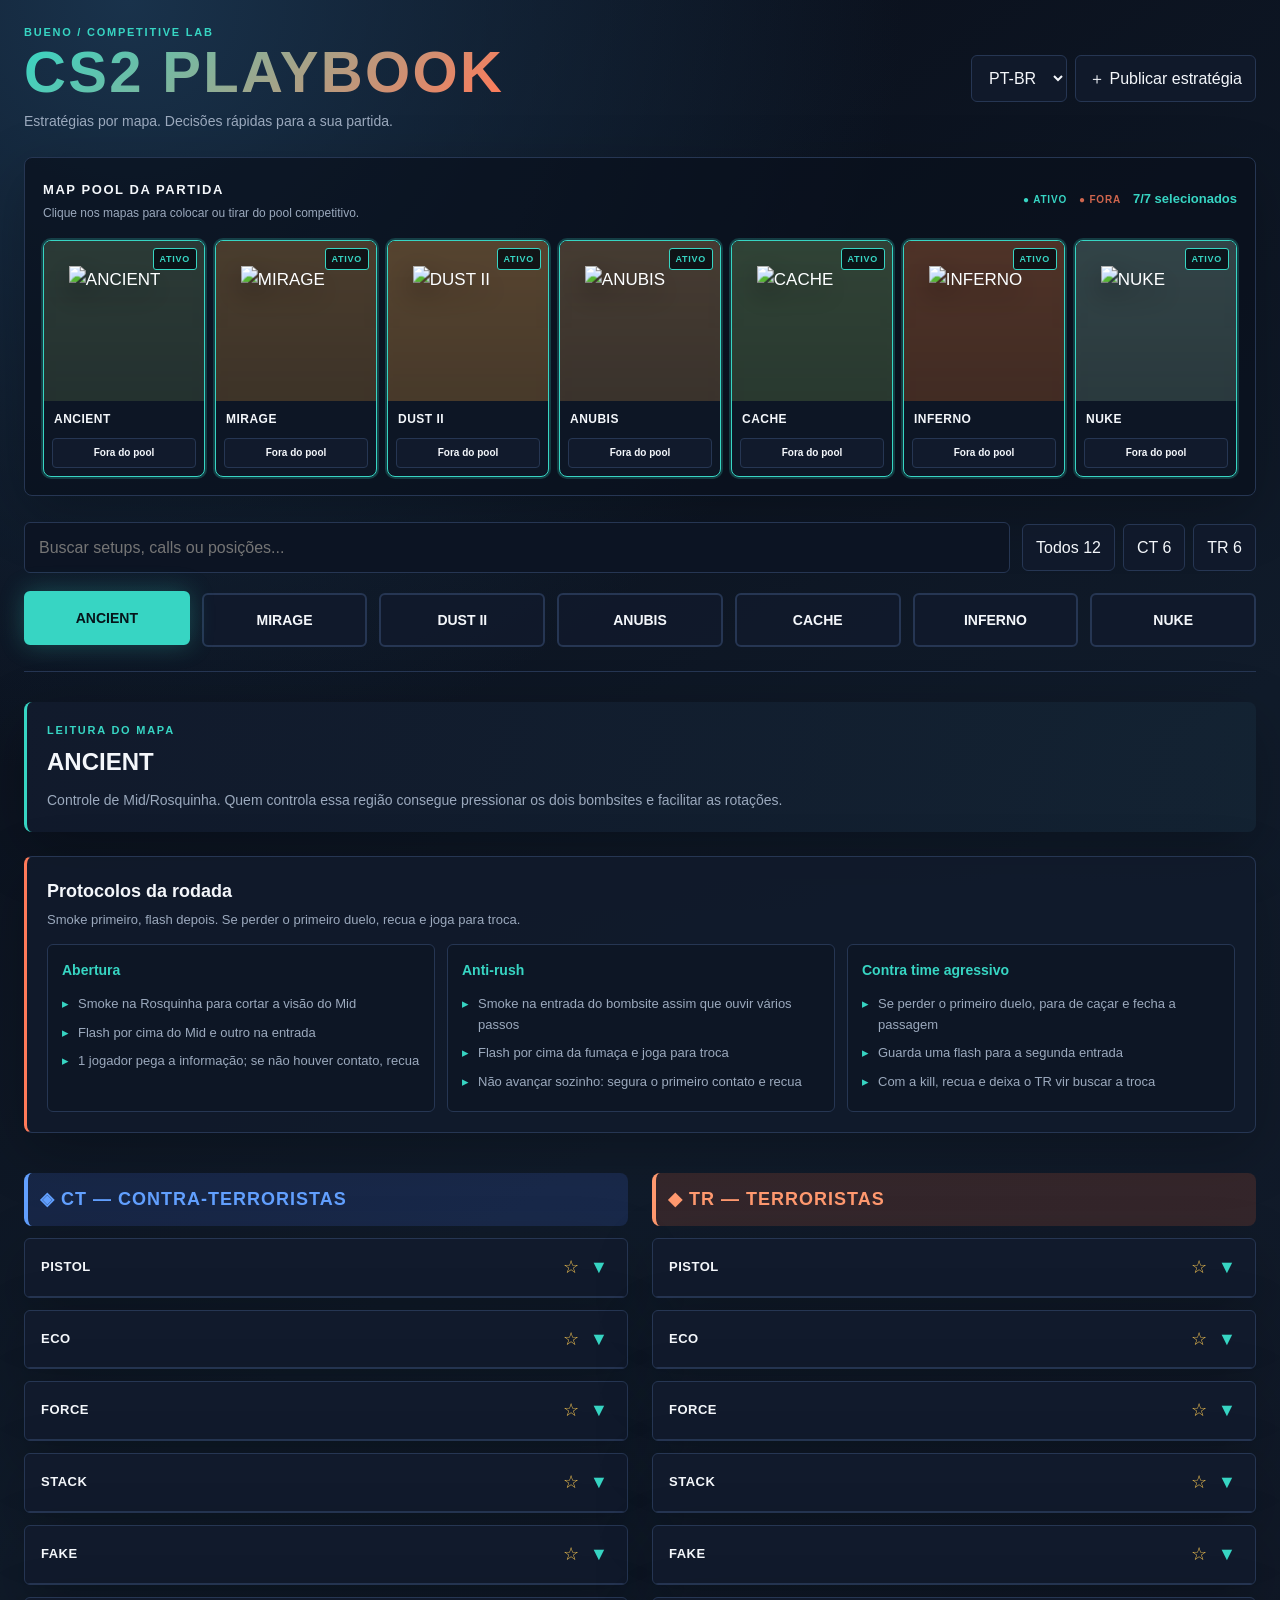
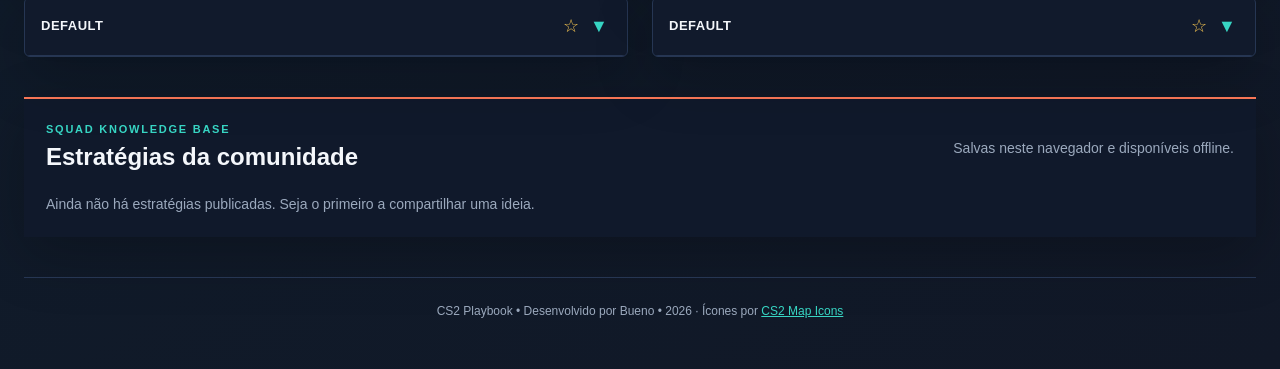
==== index.html @ 2db1efdd "Corrigir controles e estabilidade do carrossel" ====
<!DOCTYPE html>
<html lang="pt-BR">
<head>
    <meta charset="UTF-8">
    <meta name="viewport" content="width=device-width, initial-scale=1.0">
    <title>CS2 Playbook</title>
    <style>
        * {
            margin: 0;
            padding: 0;
            box-sizing: border-box;
        }

        :root {
            --bg-dark: #0a0e27;
            --bg-card: #151b35;
            --border-color: #1e2847;
            --accent-blue: #00d4ff;
            --accent-red: #ff3355;
            --text-primary: #e0e0e0;
            --text-secondary: #a0a0a0;
            --ct-color: #4a7bff;
            --tr-color: #ff6b35;
        }

        body {
            font-family: -apple-system, BlinkMacSystemFont, 'Segoe UI', Roboto, Oxygen, Ubuntu, Cantarell, sans-serif;
            background: var(--bg-dark);
            color: var(--text-primary);
            line-height: 1.6;
            min-height: 100vh;
        }

        .container {
            max-width: 1400px;
            margin: 0 auto;
            padding: 24px;
        }

        header {
            margin-bottom: 40px;
            border-bottom: 2px solid var(--border-color);
            padding-bottom: 24px;
        }

        h1 {
            font-size: 32px;
            font-weight: 700;
            margin-bottom: 8px;
            background: linear-gradient(135deg, var(--accent-blue), var(--accent-red));
            -webkit-background-clip: text;
            -webkit-text-fill-color: transparent;
            background-clip: text;
        }

        .subtitle {
            color: var(--text-secondary);
            font-size: 14px;
        }

        .map-selector {
            display: grid;
            grid-template-columns: repeat(auto-fit, minmax(120px, 1fr));
            gap: 12px;
            margin-top: 20px;
        }

        .map-btn {
            padding: 12px 16px;
            background: var(--bg-card);
            border: 2px solid var(--border-color);
            color: var(--text-primary);
            border-radius: 8px;
            cursor: pointer;
            font-size: 14px;
            font-weight: 600;
            transition: all 0.3s ease;
        }

        .map-btn:hover {
            border-color: var(--accent-blue);
            transform: translateY(-2px);
        }

        .map-btn.active {
            background: var(--accent-blue);
            border-color: var(--accent-blue);
            color: var(--bg-dark);
            box-shadow: 0 0 20px rgba(0, 212, 255, 0.3);
        }

        .map-header {
            background: var(--bg-card);
            padding: 20px;
            border-radius: 12px;
            margin-bottom: 24px;
            border-left: 4px solid var(--accent-blue);
        }

        .map-name {
            font-size: 24px;
            font-weight: 700;
            margin-bottom: 8px;
        }

        .map-info {
            color: var(--text-secondary);
            font-size: 14px;
            line-height: 1.6;
        }

        .strategies-container {
            display: grid;
            grid-template-columns: 1fr 1fr;
            gap: 24px;
            margin-bottom: 40px;
        }

        @media (max-width: 1024px) {
            .strategies-container {
                grid-template-columns: 1fr;
            }
        }

        .side-strategies {
            display: flex;
            flex-direction: column;
            gap: 12px;
        }

        .side-header {
            font-size: 18px;
            font-weight: 700;
            padding: 12px;
            border-radius: 8px;
            text-transform: uppercase;
            letter-spacing: 1px;
            display: flex;
            align-items: center;
            gap: 8px;
        }

        .ct-header {
            background: rgba(74, 123, 255, 0.15);
            color: var(--ct-color);
            border-left: 4px solid var(--ct-color);
        }

        .tr-header {
            background: rgba(255, 107, 53, 0.15);
            color: var(--tr-color);
            border-left: 4px solid var(--tr-color);
        }

        .strategy-card {
            background: var(--bg-card);
            border: 1px solid var(--border-color);
            border-radius: 8px;
            overflow: hidden;
            transition: all 0.3s ease;
        }

        .strategy-card:hover {
            border-color: var(--accent-blue);
            transform: translateY(-2px);
        }

        .strategy-header {
            padding: 12px 16px;
            border-bottom: 1px solid var(--border-color);
            display: flex;
            justify-content: space-between;
            align-items: center;
            cursor: pointer;
            user-select: none;
        }

        .strategy-header:hover {
            background: rgba(0, 212, 255, 0.05);
        }

        .strategy-type {
            font-weight: 700;
            font-size: 13px;
            text-transform: uppercase;
            letter-spacing: 0.5px;
        }

        .strategy-toggle {
            width: 24px;
            height: 24px;
            display: flex;
            align-items: center;
            justify-content: center;
            font-size: 18px;
            color: var(--accent-blue);
            transition: transform 0.3s ease;
        }

        .strategy-toggle.open {
            transform: rotate(180deg);
        }

        .strategy-content {
            max-height: 0;
            overflow: hidden;
            transition: max-height 0.3s ease;
            padding: 0 16px;
        }

        .strategy-content.open {
            max-height: 1000px;
            padding: 16px;
        }

        .strategy-section {
            margin-bottom: 12px;
        }

        .section-title {
            font-size: 12px;
            text-transform: uppercase;
            letter-spacing: 0.5px;
            color: var(--accent-blue);
            margin-bottom: 6px;
            font-weight: 700;
        }

        .section-content {
            font-size: 13px;
            color: var(--text-secondary);
            line-height: 1.5;
            margin-left: 12px;
        }

        .setup-box {
            background: rgba(0, 212, 255, 0.05);
            padding: 8px 12px;
            border-left: 2px solid var(--accent-blue);
            border-radius: 4px;
            font-size: 13px;
            font-weight: 600;
            color: var(--text-primary);
            margin: 8px 0;
        }

        .call-box {
            background: rgba(255, 51, 85, 0.05);
            padding: 8px 12px;
            border-left: 2px solid var(--accent-red);
            border-radius: 4px;
            font-size: 13px;
            font-weight: 600;
            color: var(--text-primary);
            margin: 8px 0;
        }

        .bullet-list {
            list-style: none;
            padding-left: 0;
        }

        .bullet-list li {
            padding: 4px 0;
            padding-left: 16px;
            position: relative;
            font-size: 13px;
            color: var(--text-secondary);
        }

        .bullet-list li:before {
            content: "▸";
            position: absolute;
            left: 0;
            color: var(--accent-blue);
        }

        .empty-state {
            text-align: center;
            padding: 60px 20px;
            color: var(--text-secondary);
        }

        .empty-state-icon {
            font-size: 48px;
            margin-bottom: 16px;
            opacity: 0.5;
        }

        .footer {
            text-align: center;
            padding: 24px;
            border-top: 2px solid var(--border-color);
            color: var(--text-secondary);
            font-size: 12px;
            margin-top: 40px;
        }

        :root {
            --bg-dark: #090d1a;
            --bg-card: #111a2c;
            --border-color: #263653;
            --accent-blue: #37d5c3;
            --accent-red: #ff7a59;
            --text-primary: #f4f7fb;
            --text-secondary: #9ba9bd;
            --ct-color: #62a0ff;
            --tr-color: #ff996f;
            --shadow: 0 18px 60px rgba(0, 0, 0, .24);
        }

        body { font-family: "Trebuchet MS", "Segoe UI", sans-serif; background: radial-gradient(circle at 10% 0%, #19324b 0, transparent 34%), linear-gradient(145deg, #080c17, #101b2a 55%, #111827); }
        button, input, textarea, select { font: inherit; }
        button:focus-visible, input:focus-visible, textarea:focus-visible, select:focus-visible { outline: 2px solid var(--accent-blue); outline-offset: 3px; }
        .container { max-width: 1480px; }
        header { border-bottom: 1px solid var(--border-color); }
        h1 { font-size: clamp(32px, 5vw, 58px); letter-spacing: .04em; text-transform: uppercase; }
        .subtitle { max-width: 700px; }
        .topbar, .toolbar, .community-head { display: flex; gap: 12px; align-items: center; justify-content: space-between; flex-wrap: wrap; }
        .topbar { margin-bottom: 24px; }
        .eyebrow { color: var(--accent-blue); font-size: 11px; font-weight: 800; letter-spacing: .16em; text-transform: uppercase; }
        .controls { display: flex; gap: 8px; flex-wrap: wrap; }
        .control, .primary-btn { border: 1px solid var(--border-color); border-radius: 6px; padding: 10px 13px; background: rgba(17, 26, 44, .9); color: var(--text-primary); cursor: pointer; }
        .primary-btn { background: var(--accent-blue); color: #06151a; border-color: var(--accent-blue); font-weight: 800; }
        .control:hover, .primary-btn:hover { transform: translateY(-1px); filter: brightness(1.08); }
        .toolbar { margin: 16px 0 20px; }
        .search { min-width: min(360px, 100%); flex: 1; padding: 12px 14px; border: 1px solid var(--border-color); border-radius: 6px; background: #0c1423; color: var(--text-primary); }
        .map-selector { grid-template-columns: repeat(auto-fit, minmax(130px, 1fr)); }
        .map-btn { border-radius: 6px; background: rgba(17, 26, 44, .8); }
        .map-btn.active { background: var(--accent-blue); box-shadow: 0 0 24px rgba(55, 213, 195, .28); }
        .map-header, .strategy-card, .community-panel { box-shadow: var(--shadow); }
        .map-header { border-left-width: 3px; background: linear-gradient(100deg, rgba(17, 26, 44, .98), rgba(20, 37, 53, .75)); }
        .strategy-card { border-radius: 6px; }
        .strategy-header { padding: 14px 16px; }
        .strategy-card.favorite { border-color: #f5c451; }
        .strategy-card.hidden { display: none; }
        .strategy-meta { display: flex; align-items: center; gap: 8px; }
        .favorite-btn { border: 0; background: transparent; color: #f5c451; cursor: pointer; font-size: 18px; }
        .community-panel { margin-top: 26px; padding: 22px; border-top: 2px solid var(--accent-red); background: rgba(17, 26, 44, .88); }
        .community-list { display: grid; grid-template-columns: repeat(auto-fit, minmax(260px, 1fr)); gap: 12px; margin-top: 16px; }
        .community-card { padding: 15px; border: 1px solid var(--border-color); border-radius: 6px; background: #0d1625; }
        .community-card h3 { color: var(--accent-blue); margin-bottom: 6px; }
        .community-card p { color: var(--text-secondary); font-size: 13px; white-space: pre-wrap; }
        .modal { position: fixed; inset: 0; display: none; place-items: center; padding: 20px; background: rgba(3, 7, 14, .78); z-index: 4; }
        .modal.open { display: grid; }
        .modal-box { width: min(580px, 100%); padding: 24px; border: 1px solid var(--border-color); border-radius: 8px; background: #111a2c; box-shadow: var(--shadow); }
        .form-grid { display: grid; gap: 12px; margin: 18px 0; }
        .form-grid label { display: grid; gap: 6px; color: var(--text-secondary); font-size: 12px; font-weight: 700; text-transform: uppercase; }
        .form-grid input, .form-grid textarea, .form-grid select { width: 100%; padding: 11px; border: 1px solid var(--border-color); border-radius: 5px; background: #0b1321; color: var(--text-primary); }
        .form-grid textarea { min-height: 110px; resize: vertical; }
        .modal-actions { display: flex; justify-content: flex-end; gap: 8px; }
        @media (max-width: 600px) { .container { padding: 16px; } .map-selector { grid-template-columns: repeat(2, 1fr); } .topbar { align-items: flex-start; } }
    </style>
    <link rel="stylesheet" href="style.css?v=mobile-carousel-2">
</head>
<body>
    <div class="container">
        <header>
            <div class="topbar">
                <div>
                    <div class="eyebrow">Bueno / Competitive Lab</div>
                    <h1>CS2 Playbook</h1>
                    <p class="subtitle" id="subtitle">Estratégias por mapa. Decisões rápidas para a sua partida.</p>
                </div>
                <div class="controls">
                    <select class="control" id="language" aria-label="Idioma">
                        <option value="pt">PT-BR</option>
                        <option value="es">ES</option>
                        <option value="en">EN</option>
                    </select>
                    <button class="control" id="communityButton" type="button">＋ <span id="communityLabel">Publicar estratégia</span></button>
                </div>
            </div>
            <section class="map-pool" aria-labelledby="poolTitle">
                <div class="pool-title">
                    <div><strong id="poolTitle">Map pool da partida</strong><span class="pool-hint" id="poolHint">Clique nos mapas para colocar ou tirar do pool competitivo.</span></div>
                    <div class="pool-status"><span class="status-key active-key">● <span id="activeLabel">ATIVO</span></span><span class="status-key out-key">● <span id="outLabel">FORA</span></span><span class="pool-count" id="poolCount">0/7 selecionados</span></div>
                </div>
                <div class="pool-carousel"><button class="pool-arrow prev" id="poolPrev" type="button" aria-label="Mapa anterior">‹</button><div class="pool-grid" id="poolGrid"></div><button class="pool-arrow next" id="poolNext" type="button" aria-label="Próximo mapa">›</button></div>
            </section>
            <div class="toolbar">
                <input class="search" id="search" type="search" placeholder="Buscar setups, calls ou posições..." aria-label="Buscar estratégias">
                <div class="controls">
                    <button class="control filter active" data-side="all" type="button">Todos <span class="filter-count">0</span></button>
                    <button class="control filter" data-side="ct" type="button">CT <span class="filter-count">0</span></button>
                    <button class="control filter" data-side="tr" type="button">TR <span class="filter-count">0</span></button>
                </div>
            </div>
            <div class="map-selector" id="mapSelector"></div>
        </header>

        <div id="content">
            <div class="empty-state">
                <div class="empty-state-icon">⌁</div>
                <p id="emptyText">Selecione um mapa para ver as estratégias</p>
            </div>
        </div>

        <section class="community-panel" aria-labelledby="communityTitle">
            <div class="community-head">
                <div><div class="eyebrow">Squad knowledge base</div><h2 id="communityTitle">Estratégias da comunidade</h2></div>
                <span class="subtitle" id="communityHint">Salvas neste navegador e disponíveis offline.</span>
            </div>
            <div class="community-list" id="communityList"></div>
        </section>

        <div class="footer">
            <p>CS2 Playbook • <span id="footerText">Desenvolvido por Bueno</span> • 2026 · Ícones por <a href="https://github.com/MurkyYT/cs2-map-icons" target="_blank" rel="noopener noreferrer">CS2 Map Icons</a></p>
        </div>
    </div>

    <div class="modal" id="communityModal" role="dialog" aria-modal="true" aria-labelledby="modalTitle">
        <div class="modal-box">
            <div class="community-head"><h2 id="modalTitle">Publicar estratégia</h2><button class="control" id="closeModal" type="button">×</button></div>
            <form id="communityForm" class="form-grid">
                <label>Nome da estratégia <input id="strategyName" required maxlength="60" placeholder="Ex.: Anti-rush B" /></label>
                <label>Mapa <select id="strategyMap" required></select></label>
                <label>Lado <select id="strategySide"><option value="ct">CT</option><option value="tr">TR</option></select></label>
                <label>Plano <textarea id="strategyPlan" required maxlength="500" placeholder="Setup, utilitárias, timing e condição de saída..."></textarea></label>
                <div class="modal-actions"><button class="control" id="cancelModal" type="button">Cancelar</button><button class="primary-btn" type="submit">Salvar no banco local</button></div>
            </form>
        </div>
    </div>

    <script>
        const playbook = {
            ancient: {
                name: 'ANCIENT',
                mainPoints: 'Controle de Mid/Donut. Quem controla essa região consegue pressionar os dois bombsites e facilitar as rotações.',
                ct: {
                    pistol: {
                        setup: '2 Mid/Donut + 1 A + 2 B',
                        points: [
                            '2 jogadores entram para pegar Mid rapidamente',
                            '1 A segura entrada/retake',
                            '2 B seguram Cave e entrada principal',
                            'Se ganhar Mid, um CT pode recuar para ajudar A ou B',
                            'Evitar avançar sozinho em Cave'
                        ],
                        call: '2 MID, 1 A, 2 B. Joga pela informação.'
                    },
                    eco: {
                        setup: 'Stack B/Cave',
                        points: [
                            '3 jogadores juntos em B/Cave',
                            '2 jogadores próximos de Donut',
                            'Procurar contato em curta distância',
                            'Se matar o primeiro TR, pegar a arma e recuar',
                            'Não tentar defender o bombsite aberto sozinho'
                        ],
                        variation: '4 jogadores escondidos em B + 1 Donut'
                    },
                    force: {
                        setup: 'Setup agressivo',
                        points: [
                            '3 jogadores pressionam Mid',
                            '2 jogadores seguram B',
                            'Usar SMG/shotgun onde possível',
                            'Procurar primeira kill e transformar em vantagem numérica'
                        ],
                        call: 'MID FORCE — pega primeiro contato e recua'
                    },
                    stack: {
                        setup: 'STACK B — 5 B',
                        points: [
                            '3 escondidos para primeiro contato',
                            '2 preparados para o segundo contato',
                            'Não revelar os 5 jogadores de uma vez',
                            'Se TR não vier B até ~0:45, 1 jogador sai para informação'
                        ]
                    },
                    fake: {
                        setup: 'Fake de B para A',
                        points: [
                            '3 jogadores fazem barulho/utility em B',
                            '2 ficam escondidos',
                            'Após contato, os jogadores de B recuam rapidamente para A',
                            'Objetivo é fazer os TR acreditarem que B está sendo atacado'
                        ]
                    },
                    default: {
                        setup: '2 Mid + 1 A + 2 B',
                        points: [
                            'Mid trabalha informação',
                            'A não entrega kill de graça',
                            'B segura Cave',
                            'Depois de identificar onde estão os CTs, juntar 3 jogadores e executar'
                        ],
                        executions: ['Mid → Donut → A', 'Mid → B', 'Cave → B']
                    }
                },
                tr: {
                    pistol: {
                        setup: '2 Mid + 2 Cave + 1 suporte',
                        points: [
                            'Entrar Mid com flashes',
                            'Depois do controle, juntar 4 jogadores para B',
                            '1 fica segurando rotação/CT'
                        ],
                        call: 'Pega MID, junta B'
                    },
                    eco: {
                        setup: 'Rush B/Cave',
                        points: [
                            '5 jogadores juntos',
                            'Objetivo é eliminar o primeiro CT e pegar arma',
                            'Se conseguir uma kill + arma, parar o rush e jogar o 5v4'
                        ]
                    },
                    force: {
                        setup: 'Fast Mid',
                        points: [
                            '3 Mid',
                            '2 Cave',
                            'Flash para tirar CT de posição',
                            'Procurar primeira kill',
                            'Se Mid abrir, split B'
                        ]
                    },
                    stack: {
                        setup: '5 B',
                        points: [
                            '3 Cave',
                            '2 Mid/entrada B',
                            'Flash inicial',
                            'Entrar todos juntos',
                            'Não separar depois da primeira kill'
                        ]
                    },
                    fake: {
                        setup: 'Fake B → A',
                        points: [
                            '3 jogadores fazem pressão em B',
                            '2 ficam Mid',
                            'Utilizar smoke/flash para simular execução',
                            'CTs devem começar a rotacionar',
                            'Mid entra Donut e A',
                            'Finalizar A com 3–4 jogadores'
                        ]
                    },
                    default: {
                        setup: '2 Mid + 1 A + 2 B',
                        points: [
                            'Mid é prioridade',
                            'Não gastar todas as granadas no início',
                            'Procurar pick',
                            'Depois de ganhar Mid, decidir entre as opções'
                        ],
                        executions: ['Donut → A', 'Mid → B', 'Cave → B']
                    }
                }
            },
            mirage: {
                name: 'MIRAGE',
                mainPoints: 'Mid é o coração do mapa. Window, Connector e Short permitem dividir A, enquanto Apps é a principal pressão sobre B. Mirage apresenta uma das maiores vantagens CT nos dados atuais.',
                ct: {
                    pistol: {
                        setup: '2 Mid + 1 A + 2 B',
                        points: [
                            '1 Window',
                            '1 Connector',
                            '1 A',
                            '2 B',
                            'Não entregar Mid',
                            'Se ganhar Mid, CT ganha informação dos dois lados'
                        ]
                    },
                    eco: {
                        setup: 'Stack B',
                        points: [
                            '4 B',
                            '1 Mid',
                            'Esperar Apps',
                            'Jogar para troca'
                        ]
                    },
                    force: {
                        setup: '3 Mid agressivos',
                        points: [
                            '3 Mid',
                            '1 A',
                            '1 B',
                            'Flash para pegar informação',
                            'Procurar primeiro pick'
                        ]
                    },
                    stack: {
                        setup: '5 B',
                        points: [
                            '3 escondidos B',
                            '2 Apps',
                            'Deixar TR entrar',
                            'Explodir todos juntos'
                        ]
                    },
                    fake: {
                        setup: 'Gamble A',
                        points: [
                            '4 A',
                            '1 B',
                            'Mostrar muita presença A',
                            'Se TR começar B, rotacionar'
                        ]
                    },
                    default: {
                        setup: '1 A + 2 Mid + 2 B',
                        points: [
                            'Window/Connector devem trabalhar informação',
                            'Não avançar sem necessidade',
                            'Guardar smoke para execução'
                        ]
                    }
                },
                tr: {
                    pistol: {
                        setup: '3 Mid + 2 Ramp',
                        points: [
                            'Tomar Mid',
                            '1 entra Connector',
                            '2 Cat',
                            'Ramp entra junto',
                            'Explodir A'
                        ],
                        call: 'Mid → A Split'
                    },
                    eco: {
                        setup: 'Rush B Apps',
                        points: [
                            '5 Apps',
                            'Flash',
                            'Entrar B',
                            'Procurar kill/plant',
                            'Se pegar arma, parar de correr'
                        ]
                    },
                    force: {
                        setup: 'Fast Mid',
                        points: [
                            '4 Mid',
                            '1 Underpass',
                            'Flash Window',
                            'Tomar Mid',
                            'Split A'
                        ]
                    },
                    stack: {
                        setup: '5 A Ramp',
                        points: [
                            'Todos Ramp',
                            'Flash',
                            'Entrada simultânea',
                            'Não parar na Ramp'
                        ]
                    },
                    fake: {
                        setup: 'Fake A → B',
                        points: [
                            '3 Ramp + Mid fazendo barulho',
                            'CTs devem rotacionar',
                            '2 jogadores permanecem Underpass/Apps',
                            'Voltar para B com 4–5'
                        ]
                    },
                    default: {
                        setup: '2 A Ramp + 2 Mid + 1 B Apps',
                        points: [
                            'Mid é prioridade',
                            'A controla Ramp',
                            'B mantém Apps'
                        ],
                        executions: ['Mid → A', 'Apps → B', 'Fake A → B']
                    }
                }
            },
            dust2: {
                name: 'DUST II',
                mainPoints: 'Long, Mid e Cat são as três áreas que mais definem as opções do TR. É um mapa em que AWP e duelos de longa distância têm bastante peso.',
                ct: {
                    pistol: {
                        setup: '1 Long + 2 Mid + 1 Cat + 1 B',
                        points: [
                            'Tem que brigar pela Varanda',
                            'Mid joga para informação',
                            'B não pode morrer sozinho',
                            'Se TR perder Long, CT ganha enorme espaço'
                        ]
                    },
                    eco: {
                        setup: 'Stack B',
                        points: [
                            '4 B',
                            '1 Short/Mid',
                            'Esperar rush',
                            'Utilizar pistolas em curta distância',
                            'Depois pegar armas e recuar'
                        ]
                    },
                    force: {
                        setup: 'Double Long',
                        points: [
                            '2 Long avançam',
                            '2 Mid',
                            '1 B',
                            'Objetivo é impedir controle Long'
                        ]
                    },
                    stack: {
                        setup: '5 B',
                        points: [
                            'Excelente contra B rush',
                            'Não dar kill isolada',
                            'Todos devem jogar próximos'
                        ]
                    },
                    fake: {
                        setup: 'Gamble Long',
                        points: [
                            '3 CTs Long',
                            '2 B',
                            'Fazer pressão Long',
                            'Se TR demonstrar B, rotacionar'
                        ]
                    },
                    default: {
                        setup: '1 Long + 2 Mid/Cat + 1 A + 1 B',
                        points: [
                            'Tem que brigar pela Varanda',
                            'Mid busca informação',
                            'B segura rush'
                        ]
                    }
                },
                tr: {
                    pistol: {
                        setup: '3 Long + 2 Short/Mid',
                        points: [
                            'Ganhar Long',
                            'Flash para entrar',
                            'Plantar A',
                            'Pós-plant espalhado'
                        ],
                        call: 'Long → A'
                    },
                    eco: {
                        setup: 'Rush B',
                        points: [
                            '5 B Tunnels',
                            'Flash',
                            'Entrar rápido',
                            'Plantar',
                            'Tentar pegar armas'
                        ]
                    },
                    force: {
                        setup: 'Fast Long',
                        points: [
                            '4 Long',
                            '1 Short',
                            'Tomar Long',
                            'Smoke CT/Cross',
                            'Executar A'
                        ]
                    },
                    stack: {
                        setup: '5 B',
                        points: [
                            'Todos B Tunnels',
                            'Flash',
                            'Primeiro abre',
                            'Restante troca'
                        ]
                    },
                    fake: {
                        setup: 'Fake Long → B',
                        points: [
                            '3 jogadores Long',
                            '2 ficam Mid',
                            'Fazer CTs rotacionarem',
                            'Recuar Long',
                            'Entrar B'
                        ]
                    },
                    default: {
                        setup: '2 Long + 2 Mid + 1 B',
                        points: [
                            'Long busca controle',
                            'Mid busca pick',
                            'B segura CTs presos no site'
                        ],
                        executions: ['A split', 'B']
                    }
                }
            },
            anubis: {
                name: 'ANUBIS',
                mainPoints: 'Mid/Water e as conexões rápidas entre os lados tornam informação e rotação muito importantes. Anubis também tem forte potencial de ataque pelo lado TR.',
                ct: {
                    pistol: {
                        setup: '2 Mid/Water + 1 A + 2 B',
                        points: [
                            'Entrem para pegar Mid rapidamente',
                            'Um dos jogadores de B pode jogar mais recuado',
                            'Evitar morrer primeiro em Water',
                            'Se houver contato B, rotação rápida'
                        ]
                    },
                    eco: {
                        setup: 'Stack B',
                        points: [
                            '4 B',
                            '1 Mid',
                            'Jogadores B ficam próximos para trocar kills',
                            'Se conseguirem uma arma, recuar'
                        ]
                    },
                    force: {
                        setup: 'Pressão Mid',
                        points: [
                            '3 Mid',
                            '1 A',
                            '1 B',
                            'Procurar primeira kill',
                            'Depois da kill, recuar e jogar 4v5'
                        ]
                    },
                    stack: {
                        setup: '5 B',
                        points: [
                            'Esperar o rush',
                            'Não entregar todos os jogadores de uma vez',
                            'Primeiro contato → todos entram',
                            'Objetivo é destruir o ataque rapidamente'
                        ]
                    },
                    fake: {
                        setup: 'Gamble A → B',
                        points: [
                            '3 CTs mostram presença A',
                            '2 ficam B',
                            'Após perceber pressão TR em A, rotacionar rapidamente',
                            'Usar utility para atrasar a entrada B'
                        ]
                    },
                    default: {
                        setup: '2 Mid + 1 A + 2 B',
                        points: [
                            'Mid disputa informação',
                            'A segura avanço',
                            'B evita push desnecessário',
                            'Após informação, rotacionar um jogador'
                        ]
                    }
                },
                tr: {
                    pistol: {
                        setup: '2 Water + 2 Mid + 1 suporte',
                        points: [
                            'Pegar controle de Mid',
                            'Smoke/flash para cortar CT',
                            'Split A'
                        ],
                        call: 'MID CONTROL, SPLIT A'
                    },
                    eco: {
                        setup: 'Rush B',
                        points: [
                            '5 juntos',
                            'Flash de entrada',
                            'Entrar B imediatamente',
                            'Plantar',
                            'Mesmo que perca, buscar kills/plant'
                        ]
                    },
                    force: {
                        setup: 'Fast Water',
                        points: [
                            '3 Water',
                            '2 Mid',
                            'Tomar espaço rapidamente',
                            'Depois juntar B',
                            'Não ficar parado procurando duelinho'
                        ]
                    },
                    stack: {
                        setup: '5 B',
                        points: [
                            'Todos B',
                            'Utilidade inicial',
                            'Entrada simultânea',
                            '1 jogador procura kill inicial',
                            'Restante troca'
                        ]
                    },
                    fake: {
                        setup: 'Fake B → A',
                        points: [
                            '3 B fazem barulho',
                            '2 Mid',
                            'Esperar CTs mostrarem rotação',
                            'Voltar Mid → A',
                            'Execução rápida'
                        ]
                    },
                    default: {
                        setup: '2 Mid/Water + 1 A + 2 B',
                        points: [
                            'Procurar informação',
                            'Controlar Mid',
                            'Fazer CTs gastarem utility',
                            'Depois escolher A/B'
                        ]
                    }
                }
            },
            cache: {
                name: 'CACHE',
                mainPoints: 'Mid é extremamente importante. A Cache atual entrou na rotação em julho de 2026 e os dados iniciais mostram leve vantagem CT.',
                ct: {
                    pistol: {
                        setup: '2 Mid + 1 A + 2 B',
                        points: [
                            'Pegar contato no Mid',
                            'Um jogador pode avançar para informação',
                            'B joga para troca',
                            'A não deve ficar completamente sozinho sem informação'
                        ]
                    },
                    eco: {
                        setup: '4 B + 1 Mid',
                        points: [
                            'B em posições próximas',
                            'Esperar rush',
                            'Primeiro jogador faz contato',
                            'Os outros entram para troca',
                            'Mid tenta pegar arma de quem passar'
                        ]
                    },
                    force: {
                        setup: 'Agressão Mid',
                        points: [
                            '3 Mid',
                            '1 A',
                            '1 B',
                            'Flash para avançar',
                            'Buscar kill',
                            'Recuar depois da vantagem'
                        ]
                    },
                    stack: {
                        setup: '5 B',
                        points: [
                            'Muito eficiente contra rush B',
                            'Não revelar todos imediatamente',
                            'Primeiro contato → explosão dos 5'
                        ]
                    },
                    fake: {
                        setup: 'Gamble A',
                        points: [
                            '3 jogadores fazem pressão A',
                            '2 seguram B',
                            'Se os TRs mostrarem presença A, recuar e preparar retake/rotação',
                            'Se houver silêncio, voltar para setup padrão'
                        ]
                    },
                    default: {
                        setup: '2 Mid + 1 A + 2 B',
                        points: [
                            'Não entregar o Mid',
                            'Não entregar Highway gratuitamente',
                            'Após identificar o lado TR, ajustar setup'
                        ]
                    }
                },
                tr: {
                    pistol: {
                        setup: '2 Mid + 2 A Main + 1 suporte',
                        points: [
                            'Tomar Mid',
                            'Smoke/flash',
                            'Split A por Mid + A Main'
                        ],
                        call: 'Mid → A'
                    },
                    eco: {
                        setup: 'Rush B',
                        points: [
                            '5 B',
                            'Utilidade curta',
                            'Entrar rápido',
                            'Não parar para procurar kills',
                            'Plantou = espalhar para pós-plant'
                        ]
                    },
                    force: {
                        setup: 'Fast Mid',
                        points: [
                            '3 Mid',
                            '2 A Main',
                            'Tomar Mid',
                            'Se ganhar espaço → A',
                            'Se perder Mid → voltar e executar B'
                        ]
                    },
                    stack: {
                        setup: '5 A',
                        points: [
                            'A Main',
                            'Flash',
                            'Entrar todos',
                            'Um jogador abre, quatro trocam'
                        ]
                    },
                    fake: {
                        setup: 'Fake A → B',
                        points: [
                            '3 A Main',
                            '2 Mid',
                            'Fazer CTs gastarem utility/rotacionarem',
                            'Recuar',
                            'B com 4–5 jogadores'
                        ]
                    },
                    default: {
                        setup: '2 Mid / 2 A / 1 B',
                        points: [
                            'Mid busca controle',
                            'A segura espaço',
                            'B trabalha informação'
                        ],
                        executions: ['Mid + A → A', 'Mid + B → B']
                    }
                }
            },
            inferno: {
                name: 'INFERNO',
                mainPoints: 'Banana é o território mais importante para o B, enquanto Mid/Apps define boa parte das execuções A. Utility e timing têm muito peso.',
                ct: {
                    pistol: {
                        setup: '2 Banana + 2 Mid + 1 B',
                        points: [
                            '2 Banana brigam pelo espaço',
                            '2 Mid/Apps',
                            '1 B',
                            'Depois da primeira informação, ajustar'
                        ]
                    },
                    eco: {
                        setup: '4 B',
                        points: [
                            'Esperar rush',
                            'Jogar próximos',
                            'SMG/shotgun se disponível',
                            'Procurar troca'
                        ]
                    },
                    force: {
                        setup: 'Banana agressiva',
                        points: [
                            '3 Banana',
                            '2 A',
                            'Procurar primeira kill',
                            'Depois recuar'
                        ]
                    },
                    stack: {
                        setup: '5 B',
                        points: [
                            'Muito forte contra B rush',
                            'Jogar escondido',
                            'Esperar entrada',
                            'Não morrer sozinho'
                        ]
                    },
                    fake: {
                        setup: 'Gamble B',
                        points: [
                            '4 B',
                            '1 A',
                            'Mostrar presença B',
                            'Se TR não aparecer, 2–3 retornam A'
                        ]
                    },
                    default: {
                        setup: '2 Banana + 1 Arch/CT + 2 A',
                        points: [
                            'Tem que brigar pela Banana',
                            'A joga passivo',
                            'Evitar morrer Apps',
                            'Guardar utility para impedir execução'
                        ]
                    }
                },
                tr: {
                    pistol: {
                        setup: '4 Banana + 1 Mid/Apps',
                        points: [
                            'Flash',
                            'Entrar B',
                            'Plantar',
                            'Pós-plant jogar retake difícil para CT'
                        ],
                        call: 'Banana Rush'
                    },
                    eco: {
                        setup: '5 Apps',
                        points: [
                            'Entrar Apartments',
                            'Procurar kills',
                            'Se matar A player, pegar arma',
                            'Evitar ficar espalhado'
                        ]
                    },
                    force: {
                        setup: 'Fast Banana',
                        points: [
                            '5 Banana',
                            'Utilidade rápida',
                            'Se ganhar Banana → B',
                            'Se CTs estiverem muito fortes → recuar e fazer A'
                        ]
                    },
                    stack: {
                        setup: '5 A',
                        points: [
                            '3 Apps',
                            '2 Mid',
                            'Executar A rapidamente',
                            'Não deixar CTs reorganizarem'
                        ]
                    },
                    fake: {
                        setup: 'Fake B → A',
                        points: [
                            '4 Banana',
                            'Molotov/smoke para parecer execução',
                            'Recuar',
                            '3–4 jogadores fazem A'
                        ]
                    },
                    default: {
                        setup: '2 Banana + 2 Mid + 1 Apps',
                        points: [
                            'Banana lentamente',
                            'Mid busca informação',
                            'Apps controla espaço'
                        ],
                        executions: ['B split', 'A Short/Long', 'A Apps']
                    }
                }
            },
            nuke: {
                name: 'NUKE',
                mainPoints: 'Nuke depende muito do controle de Fora e das rotações verticais. É um mapa naturalmente mais favorável ao CT, então o TR precisa conquistar espaço sem perder jogadores de graça.',
                ct: {
                    pistol: {
                        setup: '1 Fora + 2 Rampa + 2 A/Casinha',
                        points: [
                            'Fora pega informação',
                            'Rampa controla acesso ao Miolo',
                            '2 jogadores protegem A',
                            'Evitar avançar demais na Fora'
                        ]
                    },
                    eco: {
                        setup: 'Stack Rampa',
                        points: [
                            '4 Rampa',
                            '1 Fora',
                            'Esperar entrada',
                            'Jogar em curta distância'
                        ]
                    },
                    force: {
                        setup: 'Agressão na Fora',
                        points: [
                            '3 Fora',
                            '1 Rampa',
                            '1 A',
                            'Procurar primeira kill',
                            'Recuar'
                        ]
                    },
                    stack: {
                        setup: '5 Rampa',
                        points: [
                            'Todos Rampa',
                            'Esperar descida',
                            'Primeiro contato → todos atacam',
                            'Excelente contra execução no Miolo'
                        ]
                    },
                    fake: {
                        setup: 'Gamble Miolo',
                        points: [
                            '4 jogadores preparados para o Miolo',
                            '1 A',
                            'Se TR demonstrar Fora/Rampa, ajustar',
                            'Objetivo é fazer o TR acreditar que o Miolo está aberto'
                        ]
                    },
                    default: {
                        setup: '1 Fora + 2 A + 2 Rampa/Miolo',
                        points: [
                            'Fora busca informação',
                            'Rampa controla a descida',
                            'A segura Casinha/Porta amarela',
                            'Não dar pick de graça na Fora'
                        ]
                    }
                },
                tr: {
                    pistol: {
                        setup: '3 Fora + 2 Rampa',
                        points: [
                            'Tomar a Fora',
                            'Entrar no Sicrit',
                            'Descer B',
                            'Plantar',
                            '1 jogador fica controlando rotação'
                        ],
                        call: 'Fora → Sicrit → B'
                    },
                    eco: {
                        setup: 'Rush Rampa',
                        points: [
                            '5 Rampa',
                            'Flash',
                            'Descer juntos',
                            'Buscar kills',
                            'Plantar se possível'
                        ]
                    },
                    force: {
                        setup: 'Fast Fora',
                        points: [
                            '3 Fora',
                            '2 Casinha',
                            'Tomar o Sicrit',
                            'Fazer split B'
                        ]
                    },
                    stack: {
                        setup: '5 Rampa',
                        points: [
                            'Todos Rampa',
                            'Flash',
                            'Entrar juntos',
                            'Primeiro jogador abre',
                            'Restante troca'
                        ]
                    },
                    fake: {
                        setup: 'Fake Fora → A',
                        points: [
                            '3 Fora',
                            '2 Casinha/Porta amarela',
                            'Fazer CTs acreditarem em B',
                            'Recuar pelo Sicrit',
                            'Entrar A pela Casinha/Porta amarela'
                        ]
                    },
                    default: {
                        setup: '3 Fora + 1 Rampa + 1 Terra',
                        points: [
                            'Fora busca controle',
                            'Rampa busca informação',
                            'Terra mantém pressão A'
                        ],
                        executions: ['Fora → Sicrit → B', 'Rampa → B', 'Fake B → A']
                    }
                }
            }
        };

        const maps = Object.values(playbook);
        const strategyTypes = ['pistol', 'eco', 'force', 'stack', 'fake', 'default'];
        const state = { language: localStorage.getItem('cs2-language') || 'pt', map: 'ancient', side: 'all', query: '', pool: new Set(JSON.parse(localStorage.getItem('cs2-map-pool') || JSON.stringify(Object.keys(playbook)))) };
        if (!state.pool.size) state.pool.add('ancient');
        if (!state.pool.has(state.map)) state.map = [...state.pool][0];
        const favorites = new Set(JSON.parse(localStorage.getItem('cs2-favorites') || '[]'));
        const i18n = {
            pt: { subtitle: 'Estratégias por mapa. Decisões rápidas para a sua partida.', publish: 'Publicar estratégia', all: 'Todos', empty: 'Selecione um mapa para ver as estratégias', community: 'Estratégias da comunidade', hint: 'Salvas neste navegador e disponíveis offline.', poolTitle: 'Map pool da partida', poolHint: 'Clique nos mapas para colocar ou tirar do pool competitivo.', active: 'ATIVO', out: 'FORA', call: 'Call', variation: 'Variação', executions: 'Execuções', ct: 'Contra-terroristas', tr: 'Terroristas', saved: 'Estratégia salva no banco local', noCommunity: 'Ainda não há estratégias publicadas. Seja o primeiro a compartilhar uma ideia.' },
            es: { subtitle: 'Estrategias por mapa. Decisiones rápidas para tu partida.', publish: 'Publicar estrategia', all: 'Todos', empty: 'Selecciona un mapa para ver las estrategias', community: 'Estrategias de la comunidad', hint: 'Guardadas en este navegador y disponibles sin conexión.', poolTitle: 'Map pool de la partida', poolHint: 'Haz clic en los mapas para incluirlos o quitarlos del pool competitivo.', active: 'ACTIVO', out: 'FUERA', call: 'Call', variation: 'Variación', executions: 'Ejecuciones', ct: 'Contra-terroristas', tr: 'Terroristas', saved: 'Estrategia guardada en la base local', noCommunity: 'Todavía no hay estrategias publicadas. Sé el primero en compartir una idea.' },
            en: { subtitle: 'Strategies by map. Fast decisions for your next match.', publish: 'Publish strategy', all: 'All', empty: 'Select a map to view strategies', community: 'Community strategies', hint: 'Saved in this browser and available offline.', poolTitle: 'Match map pool', poolHint: 'Click maps to add or remove them from the competitive pool.', active: 'ACTIVE', out: 'OUT', call: 'Call', variation: 'Variation', executions: 'Executions', ct: 'Counter-terrorists', tr: 'Terrorists', saved: 'Strategy saved to the local database', noCommunity: 'No strategies yet. Be the first to share an idea.' }
        };
        const mapLabels = { ancient: { pt: 'ANCIENT', es: 'ANCIENT', en: 'ANCIENT' }, mirage: { pt: 'MIRAGE', es: 'MIRAGE', en: 'MIRAGE' }, dust2: { pt: 'DUST II', es: 'DUST II', en: 'DUST II' }, anubis: { pt: 'ANUBIS', es: 'ANUBIS', en: 'ANUBIS' }, cache: { pt: 'CACHE', es: 'CACHE', en: 'CACHE' }, inferno: { pt: 'INFERNO', es: 'INFERNO', en: 'INFERNO' }, nuke: { pt: 'NUKE', es: 'NUKE', en: 'NUKE' } };
        const mapImages = { ancient: 'https://raw.githubusercontent.com/MurkyYT/cs2-map-icons/main/images/de_ancient.png', mirage: 'https://raw.githubusercontent.com/MurkyYT/cs2-map-icons/main/images/de_mirage.png', dust2: 'https://raw.githubusercontent.com/MurkyYT/cs2-map-icons/main/images/de_dust2.png', anubis: 'https://raw.githubusercontent.com/MurkyYT/cs2-map-icons/main/images/de_anubis.png', cache: 'https://raw.githubusercontent.com/MurkyYT/cs2-map-icons/main/images/de_cache.png', inferno: 'https://raw.githubusercontent.com/MurkyYT/cs2-map-icons/main/images/de_inferno.png', nuke: 'https://raw.githubusercontent.com/MurkyYT/cs2-map-icons/main/images/de_nuke.png' };
        const mapTones = { ancient: '#34453f', mirage: '#5a4834', dust2: '#695137', anubis: '#55473a', cache: '#3b503f', inferno: '#603c2d', nuke: '#3d5154' };
        const ptCallouts = {
            ancient: { Donut: 'Rosquinha', Cave: 'Escuro' },
            mirage: { Underpass: 'Caverna', Connector: 'Liga', Window: 'Janela', Apps: 'Varanda' },
            dust2: { Long: 'Varanda', Cat: 'Rampa', Short: 'Rampa' },
            cache: { Highway: 'Xaromba' }
        };
        const mapProtocols = {
            ancient: [
                { title: 'Abertura', steps: ['Smoke na Rosquinha para cortar a visão do Mid', 'Flash por cima do Mid e outro na entrada', '1 jogador pega a informação; se não houver contato, recua'] },
                { title: 'Anti-rush', steps: ['Smoke na entrada do bombsite assim que ouvir vários passos', 'Flash por cima da fumaça e joga para troca', 'Não avançar sozinho: segura o primeiro contato e recua'] },
                { title: 'Contra time agressivo', steps: ['Se perder o primeiro duelo, para de caçar e fecha a passagem', 'Guarda uma flash para a segunda entrada', 'Com a kill, recua e deixa o TR vir buscar a troca'] }
            ],
            mirage: [
                { title: 'Abertura', steps: ['Smoke Janela e Liga para o avanço do Mid', 'Flash Top Mid e uma flash por cima da Varanda', 'Depois do espaço, escolhe entre dividir A ou voltar para B'] },
                { title: 'Anti-rush B', steps: ['Smoke na Varanda assim que aparecerem vários TRs', 'Flash dentro da Varanda e joga para troca', 'Se a entrada vier forte, recua para o bombsite e pede rotação'] },
                { title: 'Contra time agressivo', steps: ['Deixa a flash pronta para o avanço da Caverna ou do Mid', 'Não repeeka a Janela sem ajuda', 'Depois da primeira kill, fecha Liga e joga 5v4'] }
            ],
            dust2: [
                { title: 'Abertura', steps: ['Smoke CT e fumaça na passagem para cruzar a Varanda', 'Flash na Varanda para ganhar o primeiro espaço', 'Um jogador segura o Fundo enquanto o resto decide A ou B'] },
                { title: 'Anti-rush B', steps: ['Smoke na Porta B assim que ouvir o rush', 'Flash por cima da fumaça e segura o primeiro contato', 'Recuar para o Bomb B e jogar todas as trocas'] },
                { title: 'Contra time agressivo', steps: ['Se vierem muitos na Varanda, não entrega duelo aberto', 'Usa smoke para cortar a visão e chama ajuda do Bomb A', 'Depois da kill, guarda a flash para a entrada final'] }
            ],
            anubis: [
                { title: 'Abertura', steps: ['Smoke no acesso do Mid e flash para tomar Water', 'Um jogador acompanha a flash para pegar informação', 'Com espaço, junta os jogadores e escolhe A ou B'] },
                { title: 'Anti-rush B', steps: ['Smoke na entrada do Bomb B quando ouvir o rush', 'Flash alta para atrasar a entrada e joga para troca', 'Não sair procurando kill: espera a rotação chegar'] },
                { title: 'Contra time agressivo', steps: ['Se o CT avançar no Mid, usa flash para punir e recua', 'Não fica espalhado depois da primeira kill', 'Fecha o caminho de rotação antes de plantar'] }
            ],
            cache: [
                { title: 'Abertura', steps: ['Smoke no Mid e flash para tomar o espaço', 'Um jogador acompanha para pegar contato no Xaromba', 'Se o CT recuar, junta 3 para A ou acelera B'] },
                { title: 'Anti-rush B', steps: ['Smoke na entrada do Bomb B e flash na primeira curva', 'Joga colado para trocar a primeira kill', 'Se perder espaço, recua e espera a rotação'] },
                { title: 'Contra time agressivo', steps: ['Guarda flash para o avanço do Escanteio', 'Não repete o mesmo peek depois de perder vida', 'Com vantagem, segura as entradas e não entrega duelo'] }
            ],
            inferno: [
                { title: 'Abertura', steps: ['Smoke CT ou Arco e duas flashes para ganhar Banana', 'Um jogador fica pronto para a flash de retake', 'Com controle, guarda smoke para o final da execução'] },
                { title: 'Anti-rush B', steps: ['Smoke na Banana e flash por cima assim que ouvir passos', 'Joga para troca e recua se vierem cinco juntos', 'Pede rotação antes de aparecer no bombsite'] },
                { title: 'Contra time agressivo', steps: ['Se tomarem Banana, não tenta recuperar sozinho', 'Usa molotov para atrasar e flash para retomar em grupo', 'Depois da kill, fecha a entrada e segura o retake'] }
            ],
            nuke: [
                { title: 'Abertura', steps: ['Smoke na passagem da Fora e flash para ganhar espaço', 'Rampa fica pronta para a descida; outro jogador segura Casinha', 'Se o CT mostrar muita presença, volta e muda para o Miolo'] },
                { title: 'Anti-rush Rampa', steps: ['Smoke no começo da Rampa assim que ouvir vários passos', 'Flash por cima da fumaça e joga para troca', 'Recuar para o Miolo se perder a primeira posição'] },
                { title: 'Contra time agressivo', steps: ['Se avançarem na Fora, não repeeka sem flash', 'Usa smoke e flash para recuperar a Caixa vermelha ou a Garagem', 'Com a kill, fecha Sicrit e deixa o TR se expor'] }
            ]
        };
        const text = value => {
            let result = String(value);
            if (state.language === 'pt') {
                const callouts = ptCallouts[state.map] || {};
                Object.entries(callouts).forEach(([source, callout]) => {
                    result = result.replace(new RegExp(`\\b${source}\\b`, 'g'), callout);
                });
            }
            return result.replace(/</g, '&lt;').replace(/>/g, '&gt;').replace(/"/g, '&quot;');
        };
        const t = key => i18n[state.language][key];
        const mapKey = map => Object.keys(playbook).find(key => playbook[key] === map) || map;

        function renderPool() {
            const poolGrid = document.getElementById('poolGrid');
            poolGrid.innerHTML = maps.map(map => { const key = mapKey(map); const selected = state.pool.has(key); return `<article class="pool-map ${selected ? 'selected' : 'banned'}" data-pool-map="${key}"><span class="pool-image" style="--map-image: url('${mapImages[key]}'); --map-tone: ${mapTones[key]}"><img src="${mapImages[key]}" alt="${mapLabels[key][state.language]}" loading="lazy"><span class="pool-state">${selected ? t('active') : t('out')}</span></span><span class="pool-map-name">${mapLabels[key][state.language]}</span><button class="pool-select" data-pool-toggle="${key}" type="button" aria-pressed="${selected}">${selected ? 'Fora do pool' : 'Colocar no pool'}</button></article>`; }).join('');
            document.getElementById('poolCount').textContent = `${state.pool.size}/${maps.length} ${state.language === 'en' ? 'selected' : state.language === 'es' ? 'seleccionados' : 'selecionados'}`;
            poolGrid.querySelectorAll('[data-pool-map]').forEach(card => card.addEventListener('click', event => { if (event.target.closest('[data-pool-toggle]')) return; const key = card.dataset.poolMap; state.map = key; renderMapSelector(); renderMap(); if (window.matchMedia('(max-width: 600px)').matches) card.scrollIntoView({ behavior: 'smooth', block: 'nearest', inline: 'center' }); }));
            poolGrid.querySelectorAll('[data-pool-toggle]').forEach(button => button.addEventListener('click', event => { event.stopPropagation(); const key = button.dataset.poolToggle; if (state.pool.has(key) && state.pool.size === 1) return; state.pool.has(key) ? state.pool.delete(key) : state.pool.add(key); localStorage.setItem('cs2-map-pool', JSON.stringify([...state.pool])); if (!state.pool.has(state.map)) state.map = [...state.pool][0]; renderPool(); renderMapSelector(); renderMap(); }));
            setupPoolCarousel();
        }

        function setupPoolCarousel() {
            const poolGrid = document.getElementById('poolGrid');
            if (!window.matchMedia('(max-width: 600px)').matches) return;
            const updateFocus = () => {
                const gridCenter = poolGrid.getBoundingClientRect().left + poolGrid.clientWidth / 2;
                let closest = null;
                let closestDistance = Infinity;
                poolGrid.querySelectorAll('[data-pool-map]').forEach(button => {
                    const box = button.getBoundingClientRect();
                    const distance = Math.abs(box.left + box.width / 2 - gridCenter);
                    const scale = Math.max(.84, 1 - distance / (box.width * 5));
                    button.style.setProperty('--focus-scale', scale.toFixed(3));
                    button.style.opacity = Math.max(.62, scale).toFixed(2);
                    if (distance < closestDistance) { closest = button; closestDistance = distance; }
                });
                updatePoolArrows();
            };
            let settleTimer;
            const settleMap = () => { clearTimeout(settleTimer); settleTimer = setTimeout(() => { const focused = [...poolGrid.querySelectorAll('[data-pool-map]')].find(button => button.style.getPropertyValue('--focus-scale') === '1.000'); if (focused && state.pool.has(focused.dataset.poolMap) && state.map !== focused.dataset.poolMap) { state.map = focused.dataset.poolMap; renderMapSelector(); renderMap(); } }, 140); };
            poolGrid.addEventListener('scroll', () => { updateFocus(); settleMap(); }, { passive: true });
            document.getElementById('poolPrev').onclick = () => poolGrid.scrollBy({ left: -poolGrid.clientWidth * .72, behavior: 'smooth' });
            document.getElementById('poolNext').onclick = () => poolGrid.scrollBy({ left: poolGrid.clientWidth * .72, behavior: 'smooth' });
            updateFocus();
        }

        function updatePoolArrows() { const poolGrid = document.getElementById('poolGrid'); document.getElementById('poolPrev').disabled = poolGrid.scrollLeft <= 2; document.getElementById('poolNext').disabled = poolGrid.scrollLeft + poolGrid.clientWidth >= poolGrid.scrollWidth - 2; }

        function renderMapSelector() {
            document.getElementById('mapSelector').innerHTML = maps.filter(map => state.pool.has(mapKey(map))).map(map => { const key = mapKey(map); return `<button class="map-btn ${key === state.map ? 'active' : ''}" data-map="${key}" type="button">${mapLabels[key][state.language]}</button>`; }).join('');
            document.querySelectorAll('.map-btn').forEach(button => button.addEventListener('click', () => { state.map = button.dataset.map; renderMapSelector(); renderMap(); }));
        }

        function createStrategyCard(side, strategyType, strategyData) {
            const id = `${state.map}-${side}-${strategyType}`;
            let content = strategyData.setup ? `<div class="setup-box">${text(strategyData.setup)}</div>` : '';
            if (strategyData.points) content += `<ul class="bullet-list">${strategyData.points.map(point => `<li>${text(point)}</li>`).join('')}</ul>`;
            if (strategyData.call) content += `<div class="call-box"><strong>${t('call')}:</strong> ${text(strategyData.call)}</div>`;
            if (strategyData.variation) content += `<div class="setup-box"><strong>${t('variation')}:</strong> ${text(strategyData.variation)}</div>`;
            if (strategyData.executions) content += `<div class="setup-box"><strong>${t('executions')}:</strong><ul class="bullet-list">${strategyData.executions.map(item => `<li>${text(item)}</li>`).join('')}</ul></div>`;
            return `<div class="strategy-card ${favorites.has(id) ? 'favorite' : ''}" data-side="${side}" data-search="${text([strategyType, strategyData.setup, ...(strategyData.points || [])].join(' ')).toLowerCase()}"><div class="strategy-header" data-toggle><span class="strategy-type">${strategyType.toUpperCase()}</span><span class="strategy-meta"><button class="favorite-btn" data-favorite="${id}" type="button" aria-label="Favoritar">${favorites.has(id) ? '★' : '☆'}</button><span class="strategy-toggle">▼</span></span></div><div class="strategy-content">${content}</div></div>`;
        }

        function renderProtocols(protocols) {
            return `<section class="protocols-panel"><h2>Protocolos da rodada</h2><p class="protocols-hint">Smoke primeiro, flash depois. Se perder o primeiro duelo, recua e joga para troca.</p><div class="protocols-grid">${protocols.map(protocol => `<article class="protocol-card"><h3>${text(protocol.title)}</h3><ul class="bullet-list">${protocol.steps.map(step => `<li>${text(step)}</li>`).join('')}</ul></article>`).join('')}</div></section>`;
        }

        function renderMap() {
            const mapData = playbook[state.map];
            document.getElementById('content').innerHTML = `<div class="map-header"><div class="eyebrow">${state.language === 'en' ? 'Map read' : state.language === 'es' ? 'Lectura del mapa' : 'Leitura do mapa'}</div><div class="map-name">${mapLabels[state.map][state.language]}</div><div class="map-info">${text(mapData.mainPoints)}</div></div>${renderProtocols(mapProtocols[state.map])}<div class="strategies-container"><div class="side-strategies"><div class="side-header ct-header">◈ CT — ${t('ct')}</div>${strategyTypes.map(type => createStrategyCard('ct', type, mapData.ct[type])).join('')}</div><div class="side-strategies"><div class="side-header tr-header">◆ TR — ${t('tr')}</div>${strategyTypes.map(type => createStrategyCard('tr', type, mapData.tr[type])).join('')}</div></div>`;
            document.querySelectorAll('[data-toggle]').forEach(header => header.addEventListener('click', event => { if (event.target.closest('[data-favorite]')) return; header.nextElementSibling.classList.toggle('open'); header.querySelector('.strategy-toggle').classList.toggle('open'); }));
            document.querySelectorAll('[data-favorite]').forEach(button => button.addEventListener('click', () => { const id = button.dataset.favorite; favorites.has(id) ? favorites.delete(id) : favorites.add(id); localStorage.setItem('cs2-favorites', JSON.stringify([...favorites])); renderMap(); applyFilters(); }));
            applyFilters();
        }

        function applyFilters() { const cards = [...document.querySelectorAll('.strategy-card')]; cards.forEach(card => card.classList.toggle('hidden', (state.side !== 'all' && card.dataset.side !== state.side) || (state.query && !card.dataset.search.includes(state.query)))); document.querySelectorAll('.filter').forEach(button => { const side = button.dataset.side; const visible = cards.filter(card => !card.classList.contains('hidden') && (side === 'all' || card.dataset.side === side)).length; const count = button.querySelector('.filter-count'); if (count) count.textContent = visible; }); }
        async function renderCommunity() { let entries = JSON.parse(localStorage.getItem('cs2-community') || '[]'); try { const response = await fetch('/api/strategies'); if (response.ok) entries = await response.json(); } catch (_) { /* arquivo aberto diretamente usa o banco local */ } document.getElementById('communityList').innerHTML = entries.length ? entries.map(item => `<article class="community-card"><h3>${text(item.name)}</h3><small>${text(mapLabels[item.map][state.language])} · ${text(item.side.toUpperCase())}</small><p>${text(item.plan)}</p></article>`).join('') : `<p class="subtitle">${t('noCommunity')}</p>`; }
        function updateLanguage() { const language = i18n[state.language]; document.documentElement.lang = state.language === 'pt' ? 'pt-BR' : state.language; document.getElementById('subtitle').textContent = language.subtitle; document.getElementById('communityLabel').textContent = language.publish; document.getElementById('communityTitle').textContent = language.community; document.getElementById('communityHint').textContent = language.hint; document.getElementById('poolTitle').textContent = language.poolTitle; document.getElementById('poolHint').textContent = language.poolHint; document.getElementById('activeLabel').textContent = language.active; document.getElementById('outLabel').textContent = language.out; document.querySelectorAll('.filter')[0].childNodes[0].textContent = `${language.all} `; renderPool(); renderMapSelector(); renderMap(); renderCommunity(); }

        document.getElementById('language').value = state.language;
        document.getElementById('language').addEventListener('change', event => { state.language = event.target.value; localStorage.setItem('cs2-language', state.language); updateLanguage(); });
        document.getElementById('search').addEventListener('input', event => { state.query = event.target.value.toLowerCase().trim(); applyFilters(); });
        document.querySelectorAll('.filter').forEach(button => button.addEventListener('click', () => { document.querySelectorAll('.filter').forEach(item => item.classList.remove('active')); button.classList.add('active'); state.side = button.dataset.side; applyFilters(); }));
        const modal = document.getElementById('communityModal');
        const closeModal = () => modal.classList.remove('open');
        document.getElementById('communityButton').addEventListener('click', () => modal.classList.add('open'));
        document.getElementById('closeModal').addEventListener('click', closeModal); document.getElementById('cancelModal').addEventListener('click', closeModal);
        document.getElementById('strategyMap').innerHTML = maps.map(map => { const key = mapKey(map); return `<option value="${key}">${mapLabels[key].pt}</option>`; }).join('');
        document.getElementById('communityForm').addEventListener('submit', async event => { event.preventDefault(); const item = { name: document.getElementById('strategyName').value, map: document.getElementById('strategyMap').value, side: document.getElementById('strategySide').value, plan: document.getElementById('strategyPlan').value }; let savedInApi = false; try { const response = await fetch('/api/strategies', { method: 'POST', headers: { 'Content-Type': 'application/json' }, body: JSON.stringify(item) }); savedInApi = response.ok; } catch (_) { /* arquivo aberto diretamente usa o banco local */ } if (!savedInApi) { const entries = JSON.parse(localStorage.getItem('cs2-community') || '[]'); entries.unshift(item); localStorage.setItem('cs2-community', JSON.stringify(entries)); } event.target.reset(); closeModal(); renderCommunity(); });
        updateLanguage();
    </script>
</body>
</html>
---- style.css ----
* { box-sizing: border-box; }
:root { --bg-dark:#090d1a; --bg-card:#111a2c; --border-color:#263653; --accent-blue:#37d5c3; --accent-red:#ff7a59; --text-primary:#f4f7fb; --text-secondary:#9ba9bd; --ct-color:#62a0ff; --tr-color:#ff996f; --shadow:0 18px 60px rgba(0,0,0,.24); }
html { scroll-behavior:smooth; }
body { margin:0; min-width:320px; font-family:"Trebuchet MS","Segoe UI",sans-serif; background:radial-gradient(circle at 10% 0%,#19324b 0,transparent 34%),linear-gradient(145deg,#080c17,#101b2a 55%,#111827); color:var(--text-primary); line-height:1.6; }
button,input,textarea,select { font:inherit; }
button:focus-visible,input:focus-visible,textarea:focus-visible,select:focus-visible { outline:2px solid var(--accent-blue); outline-offset:3px; }
.container { width:min(1480px,100%); margin:0 auto; padding:24px; }
header { margin-bottom:30px; border-bottom:1px solid var(--border-color); padding-bottom:24px; }
.topbar,.toolbar,.community-head { display:flex; gap:12px; align-items:center; justify-content:space-between; flex-wrap:wrap; }
.topbar { margin-bottom:24px; }
.eyebrow { color:var(--accent-blue); font-size:11px; font-weight:800; letter-spacing:.16em; text-transform:uppercase; }
h1 { margin:0 0 8px; font-size:clamp(32px,5vw,58px); letter-spacing:.04em; line-height:1.05; text-transform:uppercase; background:linear-gradient(135deg,var(--accent-blue),var(--accent-red)); -webkit-background-clip:text; -webkit-text-fill-color:transparent; }
h2 { margin:0; }
.subtitle { max-width:700px; color:var(--text-secondary); font-size:14px; }
.controls { display:flex; gap:8px; flex-wrap:wrap; }
.control,.primary-btn { border:1px solid var(--border-color); border-radius:6px; padding:10px 13px; background:rgba(17,26,44,.9); color:var(--text-primary); cursor:pointer; }
.primary-btn { background:var(--accent-blue); color:#06151a; border-color:var(--accent-blue); font-weight:800; }
.control,.primary-btn,.map-btn,.pool-map { transition:transform .22s cubic-bezier(.2,.8,.2,1), box-shadow .22s ease, border-color .22s ease, filter .22s ease; }
.control:hover,.primary-btn:hover { transform:translateY(-2px) scale(1.025); filter:brightness(1.08); box-shadow:0 8px 22px rgba(0,0,0,.2); }
.toolbar { margin:16px 0 20px; }
.search { min-width:min(360px,100%); flex:1; padding:12px 14px; border:1px solid var(--border-color); border-radius:6px; background:#0c1423; color:var(--text-primary); }
.map-selector { display:grid; grid-template-columns:repeat(auto-fit,minmax(130px,1fr)); gap:12px; margin-top:20px; }
.map-btn { min-height:54px; padding:12px 16px; background:rgba(17,26,44,.8); border:2px solid var(--border-color); border-radius:6px; color:var(--text-primary); cursor:pointer; font-size:14px; font-weight:700; transition:.2s; }
.map-btn:hover,.map-btn.active { border-color:var(--accent-blue); transform:translateY(-2px); }
.map-btn.active { background:var(--accent-blue); color:#06151a; box-shadow:0 0 24px rgba(55,213,195,.28); }
.map-pool { margin:22px 0 26px; padding:18px; border:1px solid var(--border-color); border-radius:8px; background:rgba(9,16,29,.72); box-shadow:var(--shadow); }
.pool-title { display:flex; justify-content:space-between; align-items:center; gap:18px; margin-bottom:16px; }
.pool-title strong { font-size:13px; letter-spacing:.12em; text-transform:uppercase; }
.pool-hint { display:block; margin-top:3px; color:var(--text-secondary); font-size:12px; }
.pool-status { display:flex; align-items:center; justify-content:flex-end; gap:12px; flex-wrap:wrap; }
.status-key { font-size:10px; font-weight:800; letter-spacing:.08em; }
.active-key { color:var(--accent-blue); }
.out-key { color:var(--accent-red); opacity:.8; }
.pool-count { color:var(--accent-blue); font-size:13px; font-weight:800; }
.pool-carousel { position:relative; }
.pool-arrow { display:none; }
.pool-grid { display:grid; grid-template-columns:repeat(7,minmax(90px,1fr)); gap:10px; }
.pool-map { position:relative; overflow:hidden; padding:0; border:1px solid var(--border-color); border-radius:8px; background:#0d1625; color:var(--text-primary); cursor:pointer; text-align:left; }
.pool-map:hover { transform:translateY(-4px) scale(1.035); border-color:var(--accent-blue); box-shadow:0 12px 26px rgba(0,0,0,.3); z-index:1; }
.pool-image { display:grid; position:relative; aspect-ratio:1/1; place-items:center; overflow:hidden; padding:12px; background:var(--map-tone); isolation:isolate; }
.pool-image:before { position:absolute; inset:-16px; z-index:-1; content:""; background-image:linear-gradient(rgba(5,11,17,.2),rgba(5,11,17,.45)),var(--map-image); background-position:center; background-size:cover; filter:blur(12px) saturate(1.15); opacity:.8; transform:scale(1.08); }
.pool-map img { display:block; width:76%; height:76%; object-fit:contain; filter:drop-shadow(0 8px 10px rgba(0,0,0,.4)) saturate(.86) brightness(.9); transition:filter .22s ease, transform .22s ease; }
.pool-map:hover img,.pool-map.selected img { filter:drop-shadow(0 10px 13px rgba(0,0,0,.46)) saturate(1.08) brightness(1.04); transform:scale(1.06); }
.pool-map-name { display:block; padding:9px 10px; font-size:12px; font-weight:800; letter-spacing:.04em; }
.pool-select { display:block; width:calc(100% - 16px); margin:0 8px 8px; padding:6px 8px; border:1px solid var(--border-color); border-radius:4px; background:#111a2c; color:var(--text-primary); cursor:pointer; font-size:10px; font-weight:800; text-align:center; }
.pool-select:hover { border-color:var(--accent-blue); color:var(--accent-blue); }
.pool-state { position:absolute; right:7px; top:7px; display:block; padding:3px 6px; border:1px solid currentColor; border-radius:3px; background:rgba(4,10,18,.82); color:var(--accent-blue); font-size:9px; font-weight:900; letter-spacing:.08em; }
.pool-map.selected { border-color:var(--accent-blue); box-shadow:0 0 0 2px rgba(55,213,195,.22); }
.pool-map.banned { opacity:.42; filter:grayscale(1); }
.pool-map.banned .pool-state { color:var(--accent-red); }
.map-header { margin-bottom:24px; padding:20px; border-left:3px solid var(--accent-blue); border-radius:8px; background:linear-gradient(100deg,rgba(17,26,44,.98),rgba(20,37,53,.75)); box-shadow:var(--shadow); }
.map-name { margin:3px 0 8px; font-size:24px; font-weight:700; }
.map-info { color:var(--text-secondary); font-size:14px; }
.strategies-container { display:grid; grid-template-columns:1fr 1fr; gap:24px; margin-bottom:40px; }
.protocols-panel { margin-bottom:40px; padding:20px; border:1px solid var(--border-color); border-left:3px solid var(--accent-red); border-radius:8px; background:rgba(17,26,44,.86); box-shadow:var(--shadow); }
.protocols-panel h2 { margin-bottom:4px; font-size:18px; }
.protocols-hint { margin:0 0 14px; color:var(--text-secondary); font-size:13px; }
.protocols-grid { display:grid; grid-template-columns:repeat(3,1fr); gap:12px; }
.protocol-card { min-width:0; padding:14px; border:1px solid var(--border-color); border-radius:6px; background:#0d1625; }
.protocol-card h3 { margin:0 0 8px; color:var(--accent-blue); font-size:14px; }
.protocol-card strong { color:var(--text-primary); }
.side-strategies { display:flex; flex-direction:column; gap:12px; }
.side-header { display:flex; align-items:center; gap:8px; padding:12px; border-radius:8px; font-size:18px; font-weight:700; letter-spacing:1px; text-transform:uppercase; }
.ct-header { background:rgba(74,123,255,.15); color:var(--ct-color); border-left:4px solid var(--ct-color); }
.tr-header { background:rgba(255,107,53,.15); color:var(--tr-color); border-left:4px solid var(--tr-color); }
.strategy-card { overflow:hidden; border:1px solid var(--border-color); border-radius:6px; background:var(--bg-card); box-shadow:var(--shadow); transition:.2s; }
.strategy-card:hover { border-color:var(--accent-blue); transform:translateY(-2px); }
.strategy-card.hidden { display:none; }
.strategy-card.favorite { border-color:#f5c451; }
.strategy-header { display:flex; align-items:center; justify-content:space-between; padding:14px 16px; border-bottom:1px solid var(--border-color); cursor:pointer; user-select:none; }
.strategy-header:hover { background:rgba(55,213,195,.05); }
.strategy-type { font-size:13px; font-weight:700; letter-spacing:.5px; }
.strategy-meta { display:flex; align-items:center; gap:8px; }
.strategy-toggle { display:flex; align-items:center; justify-content:center; width:24px; height:24px; color:var(--accent-blue); font-size:18px; transition:.3s; }
.strategy-toggle.open { transform:rotate(180deg); }
.favorite-btn { border:0; background:transparent; color:#f5c451; cursor:pointer; font-size:18px; }
.strategy-content { max-height:0; overflow:hidden; padding:0 16px; transition:max-height .3s,padding .3s; }
.strategy-content.open { max-height:1000px; padding:16px; }
.setup-box,.call-box { margin:8px 0; padding:8px 12px; border-radius:4px; font-size:13px; font-weight:600; }
.setup-box { border-left:2px solid var(--accent-blue); background:rgba(55,213,195,.05); }
.call-box { border-left:2px solid var(--accent-red); background:rgba(255,51,85,.05); }
.bullet-list { list-style:none; margin:0; padding:0; }
.bullet-list li { position:relative; padding:4px 0 4px 16px; color:var(--text-secondary); font-size:13px; }
.bullet-list li:before { content:"▸"; position:absolute; left:0; color:var(--accent-blue); }
.community-panel { margin-top:26px; padding:22px; border-top:2px solid var(--accent-red); background:rgba(17,26,44,.88); box-shadow:var(--shadow); }
.community-list { display:grid; grid-template-columns:repeat(auto-fit,minmax(260px,1fr)); gap:12px; margin-top:16px; }
.community-card { padding:15px; border:1px solid var(--border-color); border-radius:6px; background:#0d1625; }
.community-card h3 { margin:0 0 6px; color:var(--accent-blue); }
.community-card p { color:var(--text-secondary); font-size:13px; white-space:pre-wrap; }
.modal { position:fixed; inset:0; display:none; place-items:center; padding:20px; background:rgba(3,7,14,.78); z-index:4; }
.modal.open { display:grid; }
.modal-box { width:min(580px,100%); padding:24px; border:1px solid var(--border-color); border-radius:8px; background:#111a2c; box-shadow:var(--shadow); }
.form-grid { display:grid; gap:12px; margin:18px 0; }
.form-grid label { display:grid; gap:6px; color:var(--text-secondary); font-size:12px; font-weight:700; text-transform:uppercase; }
.form-grid input,.form-grid textarea,.form-grid select { width:100%; padding:11px; border:1px solid var(--border-color); border-radius:5px; background:#0b1321; color:var(--text-primary); }
.form-grid textarea { min-height:110px; resize:vertical; }
.modal-actions { display:flex; justify-content:flex-end; gap:8px; }
.empty-state { padding:60px 20px; color:var(--text-secondary); text-align:center; }
.empty-state-icon { margin-bottom:16px; font-size:48px; opacity:.5; }
.footer { margin-top:40px; padding:24px; border-top:1px solid var(--border-color); color:var(--text-secondary); font-size:12px; text-align:center; }
.footer a { color:var(--accent-blue); }
@media (max-width:1024px) { .strategies-container { grid-template-columns:1fr; } .protocols-grid { grid-template-columns:1fr 1fr; } .pool-grid { grid-template-columns:repeat(4,1fr); } }
@media (max-width:600px) { .container { padding:16px; } h1 { font-size:36px; } .map-selector { display:flex; grid-template-columns:none; gap:8px; margin:16px -16px 0; padding:4px 16px 10px; overflow-x:auto; overscroll-behavior-x:contain; scrollbar-width:thin; } .map-btn { flex:0 0 112px; min-height:48px; padding:10px 12px; } .pool-carousel { margin:0 -18px; } .pool-arrow { position:absolute; top:42%; z-index:2; display:grid; width:32px; height:42px; place-items:center; border:1px solid var(--border-color); border-radius:6px; background:rgba(9,16,29,.9); color:var(--text-primary); cursor:pointer; font-size:25px; line-height:1; transform:translateY(-50%); } .pool-arrow:hover { border-color:var(--accent-blue); color:var(--accent-blue); } .pool-arrow.prev { left:4px; } .pool-arrow.next { right:4px; } .pool-grid { display:flex; grid-template-columns:none; gap:12px; margin:0; padding:10px 14% 16px; overflow-x:auto; overscroll-behavior-x:contain; scroll-snap-type:x mandatory; scrollbar-width:thin; } .pool-map { flex:0 0 72%; scroll-snap-align:center; transform:scale(var(--focus-scale,.84)); transform-origin:center bottom; transition:transform .18s ease, opacity .18s ease, filter .18s ease, box-shadow .18s ease; } .pool-map:hover { transform:scale(var(--focus-scale,.84)); } .pool-title { align-items:flex-start; flex-direction:column; } .pool-status { justify-content:flex-start; } .search { min-width:100%; } .strategies-container { gap:16px; } .protocols-grid { grid-template-columns:1fr; } }
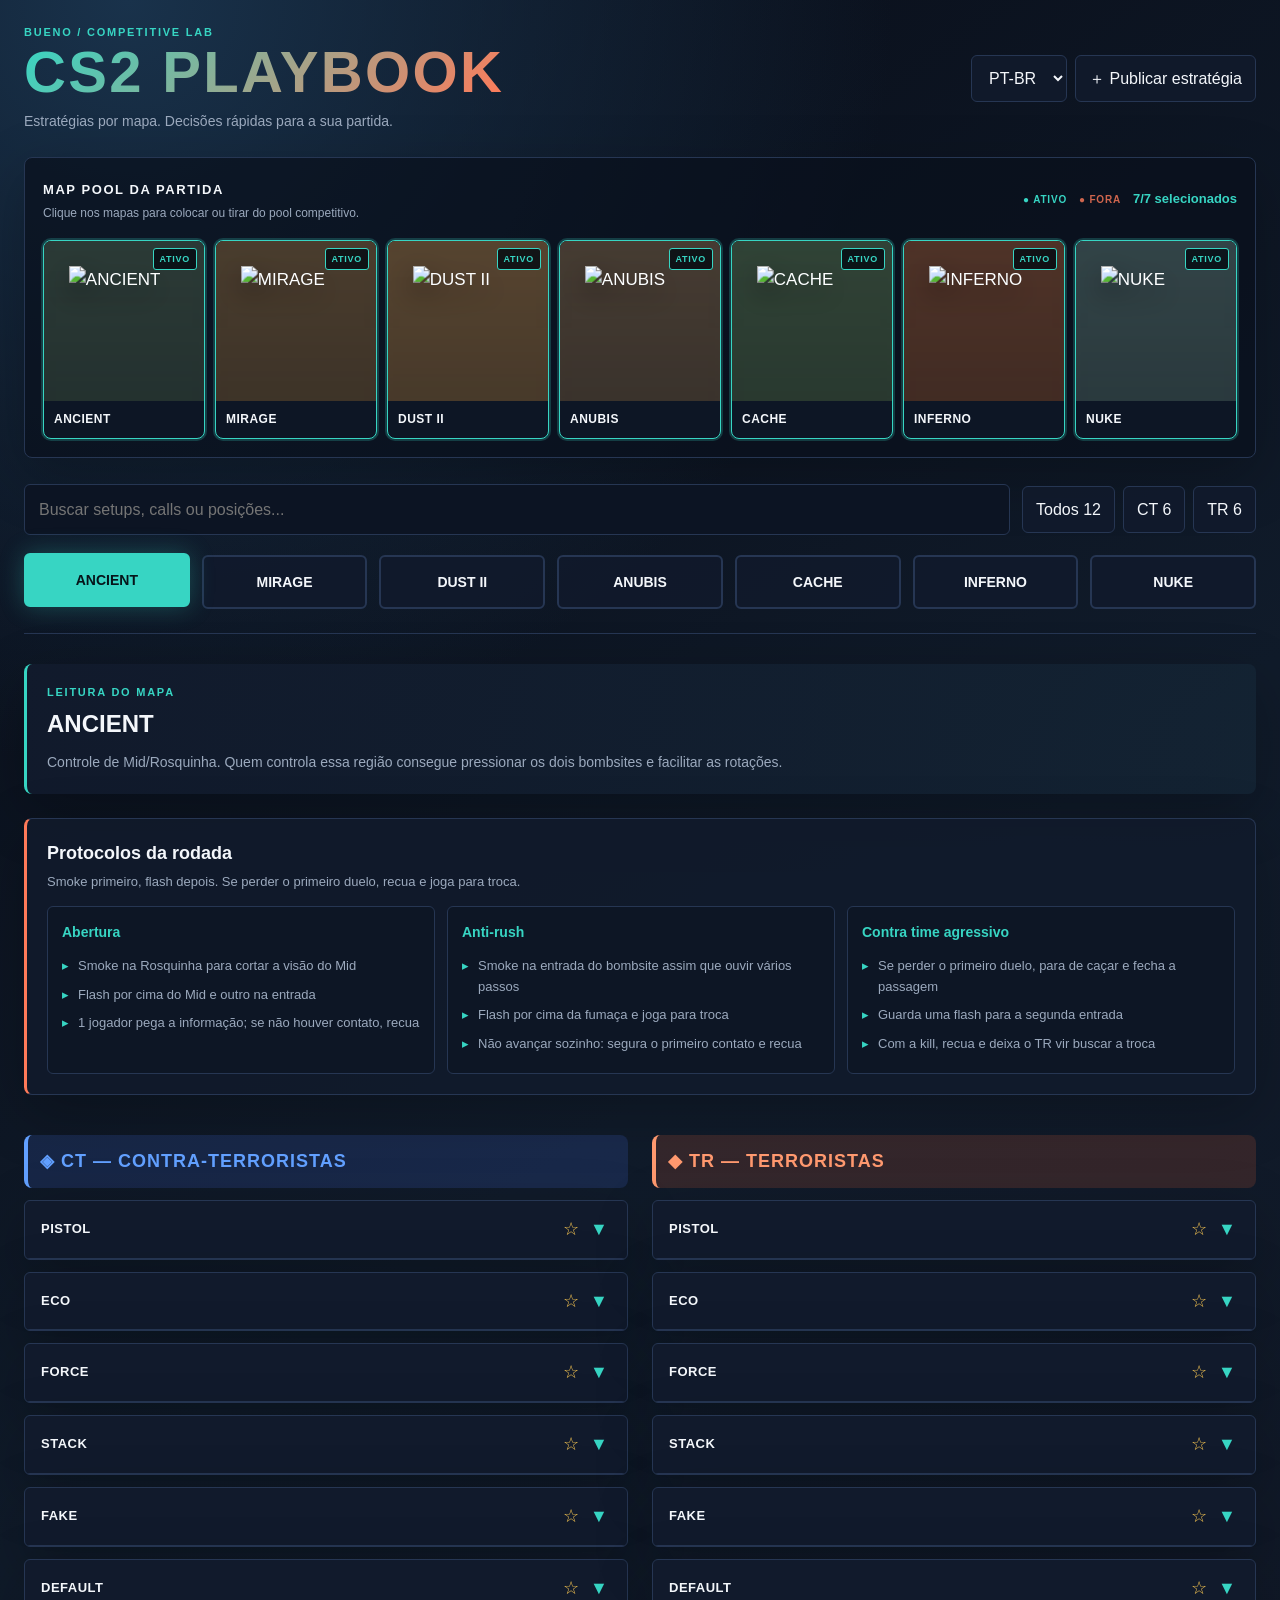
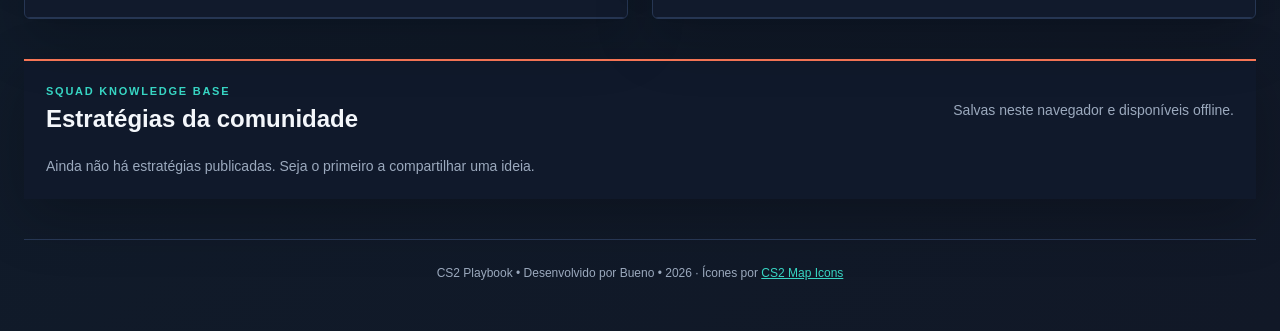
==== commit b96bec8c: "Usar mapa como controle do pool" ====
--- a/index.html
+++ b/index.html
@@ -4,6 +4,8 @@
     <meta charset="UTF-8">
     <meta name="viewport" content="width=device-width, initial-scale=1.0">
     <title>CS2 Playbook</title>
+    <link rel="icon" type="image/jpeg" href="logo.png.jpg">
+    <link rel="apple-touch-icon" href="logo.png.jpg">
     <style>
         * {
             margin: 0;
@@ -1345,10 +1347,9 @@
 
         function renderPool() {
             const poolGrid = document.getElementById('poolGrid');
-            poolGrid.innerHTML = maps.map(map => { const key = mapKey(map); const selected = state.pool.has(key); return `<article class="pool-map ${selected ? 'selected' : 'banned'}" data-pool-map="${key}"><span class="pool-image" style="--map-image: url('${mapImages[key]}'); --map-tone: ${mapTones[key]}"><img src="${mapImages[key]}" alt="${mapLabels[key][state.language]}" loading="lazy"><span class="pool-state">${selected ? t('active') : t('out')}</span></span><span class="pool-map-name">${mapLabels[key][state.language]}</span><button class="pool-select" data-pool-toggle="${key}" type="button" aria-pressed="${selected}">${selected ? 'Fora do pool' : 'Colocar no pool'}</button></article>`; }).join('');
+            poolGrid.innerHTML = maps.map(map => { const key = mapKey(map); const selected = state.pool.has(key); return `<article class="pool-map ${selected ? 'selected' : 'banned'}" data-pool-map="${key}" role="button" tabindex="0" aria-pressed="${selected}"><span class="pool-image" style="--map-image: url('${mapImages[key]}'); --map-tone: ${mapTones[key]}"><img src="${mapImages[key]}" alt="${mapLabels[key][state.language]}" loading="lazy"><span class="pool-state">${selected ? t('active') : t('out')}</span></span><span class="pool-map-name">${mapLabels[key][state.language]}</span></article>`; }).join('');
             document.getElementById('poolCount').textContent = `${state.pool.size}/${maps.length} ${state.language === 'en' ? 'selected' : state.language === 'es' ? 'seleccionados' : 'selecionados'}`;
-            poolGrid.querySelectorAll('[data-pool-map]').forEach(card => card.addEventListener('click', event => { if (event.target.closest('[data-pool-toggle]')) return; const key = card.dataset.poolMap; state.map = key; renderMapSelector(); renderMap(); if (window.matchMedia('(max-width: 600px)').matches) card.scrollIntoView({ behavior: 'smooth', block: 'nearest', inline: 'center' }); }));
-            poolGrid.querySelectorAll('[data-pool-toggle]').forEach(button => button.addEventListener('click', event => { event.stopPropagation(); const key = button.dataset.poolToggle; if (state.pool.has(key) && state.pool.size === 1) return; state.pool.has(key) ? state.pool.delete(key) : state.pool.add(key); localStorage.setItem('cs2-map-pool', JSON.stringify([...state.pool])); if (!state.pool.has(state.map)) state.map = [...state.pool][0]; renderPool(); renderMapSelector(); renderMap(); }));
+            poolGrid.querySelectorAll('[data-pool-map]').forEach(card => { const toggleMap = () => { const key = card.dataset.poolMap; if (state.pool.has(key) && state.pool.size === 1) return; state.pool.has(key) ? state.pool.delete(key) : state.pool.add(key); if (state.pool.has(key)) state.map = key; else if (state.map === key) state.map = [...state.pool][0]; localStorage.setItem('cs2-map-pool', JSON.stringify([...state.pool])); renderPool(); renderMapSelector(); renderMap(); }; card.addEventListener('click', toggleMap); card.addEventListener('keydown', event => { if (event.key === 'Enter' || event.key === ' ') { event.preventDefault(); toggleMap(); } }); });
             setupPoolCarousel();
         }
 
--- a/style.css
+++ b/style.css
@@ -42,8 +42,6 @@
 .pool-map img { display:block; width:76%; height:76%; object-fit:contain; filter:drop-shadow(0 8px 10px rgba(0,0,0,.4)) saturate(.86) brightness(.9); transition:filter .22s ease, transform .22s ease; }
 .pool-map:hover img,.pool-map.selected img { filter:drop-shadow(0 10px 13px rgba(0,0,0,.46)) saturate(1.08) brightness(1.04); transform:scale(1.06); }
 .pool-map-name { display:block; padding:9px 10px; font-size:12px; font-weight:800; letter-spacing:.04em; }
-.pool-select { display:block; width:calc(100% - 16px); margin:0 8px 8px; padding:6px 8px; border:1px solid var(--border-color); border-radius:4px; background:#111a2c; color:var(--text-primary); cursor:pointer; font-size:10px; font-weight:800; text-align:center; }
-.pool-select:hover { border-color:var(--accent-blue); color:var(--accent-blue); }
 .pool-state { position:absolute; right:7px; top:7px; display:block; padding:3px 6px; border:1px solid currentColor; border-radius:3px; background:rgba(4,10,18,.82); color:var(--accent-blue); font-size:9px; font-weight:900; letter-spacing:.08em; }
 .pool-map.selected { border-color:var(--accent-blue); box-shadow:0 0 0 2px rgba(55,213,195,.22); }
 .pool-map.banned { opacity:.42; filter:grayscale(1); }
@@ -100,4 +98,4 @@
 .footer { margin-top:40px; padding:24px; border-top:1px solid var(--border-color); color:var(--text-secondary); font-size:12px; text-align:center; }
 .footer a { color:var(--accent-blue); }
 @media (max-width:1024px) { .strategies-container { grid-template-columns:1fr; } .protocols-grid { grid-template-columns:1fr 1fr; } .pool-grid { grid-template-columns:repeat(4,1fr); } }
-@media (max-width:600px) { .container { padding:16px; } h1 { font-size:36px; } .map-selector { display:flex; grid-template-columns:none; gap:8px; margin:16px -16px 0; padding:4px 16px 10px; overflow-x:auto; overscroll-behavior-x:contain; scrollbar-width:thin; } .map-btn { flex:0 0 112px; min-height:48px; padding:10px 12px; } .pool-carousel { margin:0 -18px; } .pool-arrow { position:absolute; top:42%; z-index:2; display:grid; width:32px; height:42px; place-items:center; border:1px solid var(--border-color); border-radius:6px; background:rgba(9,16,29,.9); color:var(--text-primary); cursor:pointer; font-size:25px; line-height:1; transform:translateY(-50%); } .pool-arrow:hover { border-color:var(--accent-blue); color:var(--accent-blue); } .pool-arrow.prev { left:4px; } .pool-arrow.next { right:4px; } .pool-grid { display:flex; grid-template-columns:none; gap:12px; margin:0; padding:10px 14% 16px; overflow-x:auto; overscroll-behavior-x:contain; scroll-snap-type:x mandatory; scrollbar-width:thin; } .pool-map { flex:0 0 72%; scroll-snap-align:center; transform:scale(var(--focus-scale,.84)); transform-origin:center bottom; transition:transform .18s ease, opacity .18s ease, filter .18s ease, box-shadow .18s ease; } .pool-map:hover { transform:scale(var(--focus-scale,.84)); } .pool-title { align-items:flex-start; flex-direction:column; } .pool-status { justify-content:flex-start; } .search { min-width:100%; } .strategies-container { gap:16px; } .protocols-grid { grid-template-columns:1fr; } }
+@media (max-width:600px) { .container { padding:16px; } h1 { font-size:36px; } .map-selector { display:flex; grid-template-columns:none; gap:8px; margin:16px -16px 0; padding:4px 16px 10px; overflow-x:auto; overscroll-behavior-x:contain; scrollbar-width:thin; } .map-btn { flex:0 0 112px; min-height:48px; padding:10px 12px; } .pool-carousel { margin:0 -18px; } .pool-arrow { position:absolute; top:50%; z-index:2; display:grid; width:32px; height:42px; place-items:center; border:1px solid var(--border-color); border-radius:6px; background:rgba(9,16,29,.94); color:var(--text-primary); cursor:pointer; font-size:25px; line-height:1; transform:translateY(-50%); box-shadow:0 4px 14px rgba(0,0,0,.35); } .pool-arrow:hover { border-color:var(--accent-blue); color:var(--accent-blue); } .pool-arrow.prev { left:4px; } .pool-arrow.next { right:4px; } .pool-grid { display:flex; grid-template-columns:none; gap:12px; margin:0; padding:10px 14% 16px; overflow-x:auto; overscroll-behavior-x:contain; scroll-snap-type:x mandatory; scrollbar-width:thin; } .pool-map { flex:0 0 72%; scroll-snap-align:center; transform:scale(var(--focus-scale,.84)); transform-origin:center bottom; transition:transform .18s ease, opacity .18s ease, filter .18s ease, box-shadow .18s ease; } .pool-map:hover { transform:scale(var(--focus-scale,.84)); } .pool-title { align-items:flex-start; flex-direction:column; } .pool-status { justify-content:flex-start; } .search { min-width:100%; } .strategies-container { gap:16px; } .protocols-grid { grid-template-columns:1fr; } }
